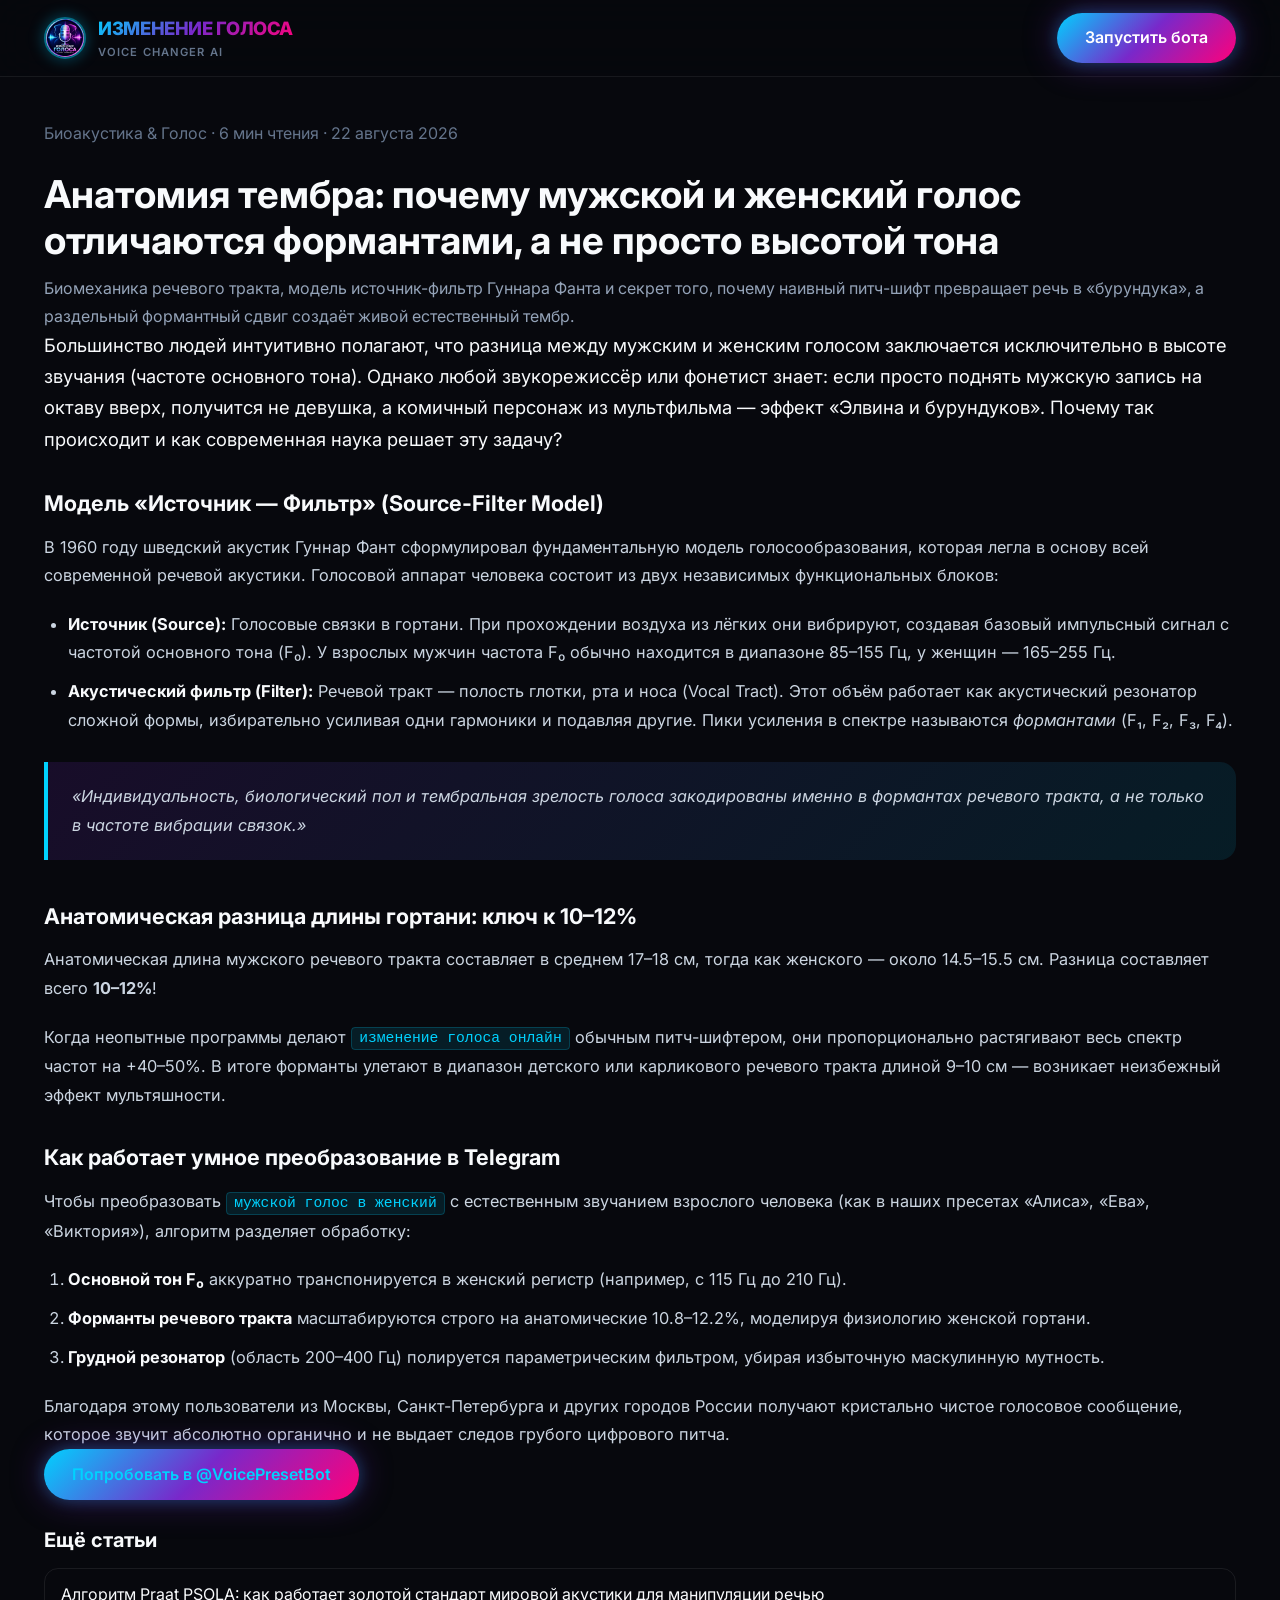
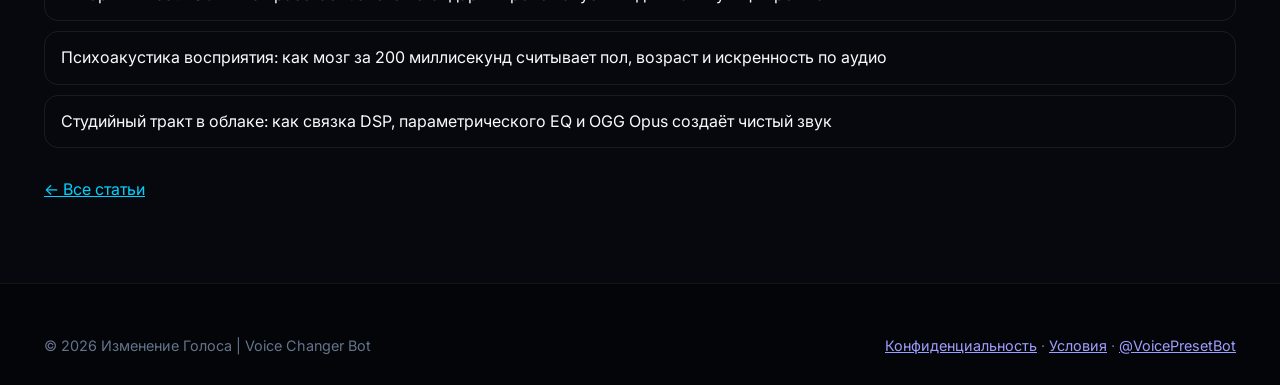
==== articles/anatomy-formants-voice-mechanics/index.html @ 0411772e "fix(seo): static article URLs, robots/sitemap, drop fake rating Co-authored-by: Cursor <cursoragent@" ====
<!DOCTYPE html>
<html lang="ru">
<head>
  <meta charset="UTF-8">
  <meta name="viewport" content="width=device-width, initial-scale=1.0">
  <meta name="theme-color" content="#07080d">
  <title>Анатомия тембра и форманты — Voice Changer</title>
  <meta name="description" content="Биомеханика речевого тракта, модель источник-фильтр Гуннара Фанта и секрет того, почему наивный питч-шифт превращает речь в «бурундука», а раздельный">
  <meta name="robots" content="index, follow, max-image-preview:large">
  <link rel="canonical" href="https://voice.dontseekme.ru/articles/anatomy-formants-voice-mechanics/">
  <meta property="og:type" content="article">
  <meta property="og:site_name" content="Voice Changer">
  <meta property="og:locale" content="ru_RU">
  <meta property="og:url" content="https://voice.dontseekme.ru/articles/anatomy-formants-voice-mechanics/">
  <meta property="og:title" content="Анатомия тембра и форманты — Voice Changer">
  <meta property="og:description" content="Биомеханика речевого тракта, модель источник-фильтр Гуннара Фанта и секрет того, почему наивный питч-шифт превращает речь в «бурундука», а раздельный">
  <meta property="og:image" content="https://voice.dontseekme.ru/assets/og-image.jpg">
  <meta property="og:image:width" content="1200">
  <meta property="og:image:height" content="630">
  <meta name="twitter:card" content="summary_large_image">
  <meta name="twitter:title" content="Анатомия тембра и форманты — Voice Changer">
  <meta name="twitter:description" content="Биомеханика речевого тракта, модель источник-фильтр Гуннара Фанта и секрет того, почему наивный питч-шифт превращает речь в «бурундука», а раздельный">
  <meta name="twitter:image" content="https://voice.dontseekme.ru/assets/og-image.jpg">
  <link rel="icon" type="image/x-icon" href="/assets/favicon/favicon.ico">
  <link rel="icon" type="image/png" sizes="32x32" href="/assets/favicon/favicon-32x32.png">
  <link rel="apple-touch-icon" sizes="192x192" href="/assets/favicon/android-chrome-192x192.png">
  <link rel="preconnect" href="https://fonts.googleapis.com">
  <link rel="preconnect" href="https://fonts.gstatic.com" crossorigin>
  <link href="https://fonts.googleapis.com/css2?family=Inter:wght@400;500;600;700;800&display=swap" rel="stylesheet">
  <link rel="stylesheet" href="/style.css">
  <script type="application/ld+json">{"@context":"https://schema.org","@type":"Article","headline":"Анатомия тембра: почему мужской и женский голос отличаются формантами, а не просто высотой тона","description":"Биомеханика речевого тракта, модель источник-фильтр Гуннара Фанта и секрет того, почему наивный питч-шифт превращает речь в «бурундука», а раздельный формантный сдвиг создаёт живой естественный тембр.","datePublished":"2026-08-22","dateModified":"2026-08-22","inLanguage":"ru","mainEntityOfPage":"https://voice.dontseekme.ru/articles/anatomy-formants-voice-mechanics/","image":"https://voice.dontseekme.ru/assets/og-image.jpg","author":{"@type":"Organization","name":"Voice Changer","url":"https://voice.dontseekme.ru"},"publisher":{"@type":"Organization","name":"Voice Changer","url":"https://voice.dontseekme.ru"}}</script>
</head>
<body>
  <header class="site-header">
    <div class="container header-container">
      <a href="/" class="logo-brand" title="Изменение Голоса — на главную">
        <img src="/assets/logo.webp" alt="Логотип Изменение Голоса Voice Changer" class="logo-img" width="48" height="48">
        <div class="logo-text-group">
          <span class="brand-title gradient-text">ИЗМЕНЕНИЕ ГОЛОСА</span>
          <span class="brand-subtitle">VOICE CHANGER AI</span>
        </div>
      </a>
      <a href="https://t.me/VoicePresetBot?start=landing" class="btn btn-primary header-cta-btn" target="_blank" rel="noopener noreferrer">Запустить бота</a>
    </div>
  </header>
  
  <main class="legal-page article-page">
    <div class="container">
      <p class="legal-lead">Биоакустика &amp; Голос · 6 мин чтения · 22 августа 2026</p>
      <h1>Анатомия тембра: почему мужской и женский голос отличаются формантами, а не просто высотой тона</h1>
      <p class="article-lead">Биомеханика речевого тракта, модель источник-фильтр Гуннара Фанта и секрет того, почему наивный питч-шифт превращает речь в «бурундука», а раздельный формантный сдвиг создаёт живой естественный тембр.</p>
      <div class="modal-article-content">
      <p class="article-lead">
        Большинство людей интуитивно полагают, что разница между мужским и женским голосом заключается исключительно в высоте звучания (частоте основного тона). Однако любой звукорежиссёр или фонетист знает: если просто поднять мужскую запись на октаву вверх, получится не девушка, а комичный персонаж из мультфильма — эффект «Элвина и бурундуков». Почему так происходит и как современная наука решает эту задачу?
      </p>

      <h3>Модель «Источник — Фильтр» (Source-Filter Model)</h3>
      <p>
        В 1960 году шведский акустик Гуннар Фант сформулировал фундаментальную модель голосообразования, которая легла в основу всей современной речевой акустики. Голосовой аппарат человека состоит из двух независимых функциональных блоков:
      </p>
      <ul>
        <li><strong>Источник (Source):</strong> Голосовые связки в гортани. При прохождении воздуха из лёгких они вибрируют, создавая базовый импульсный сигнал с частотой основного тона (F₀). У взрослых мужчин частота F₀ обычно находится в диапазоне 85–155 Гц, у женщин — 165–255 Гц.</li>
        <li><strong>Акустический фильтр (Filter):</strong> Речевой тракт — полость глотки, рта и носа (Vocal Tract). Этот объём работает как акустический резонатор сложной формы, избирательно усиливая одни гармоники и подавляя другие. Пики усиления в спектре называются <em>формантами</em> (F₁, F₂, F₃, F₄).</li>
      </ul>

      <div class="article-quote-box">
        <p>«Индивидуальность, биологический пол и тембральная зрелость голоса закодированы именно в формантах речевого тракта, а не только в частоте вибрации связок.»</p>
      </div>

      <h3>Анатомическая разница длины гортани: ключ к 10–12%</h3>
      <p>
        Анатомическая длина мужского речевого тракта составляет в среднем 17–18 см, тогда как женского — около 14.5–15.5 см. Разница составляет всего <strong>10–12%</strong>! 
      </p>
      <p>
        Когда неопытные программы делают <code>изменение голоса онлайн</code> обычным питч-шифтером, они пропорционально растягивают весь спектр частот на +40–50%. В итоге форманты улетают в диапазон детского или карликового речевого тракта длиной 9–10 см — возникает неизбежный эффект мультяшности.
      </p>

      <h3>Как работает умное преобразование в Telegram</h3>
      <p>
        Чтобы преобразовать <code>мужской голос в женский</code> с естественным звучанием взрослого человека (как в наших пресетах «Алиса», «Ева», «Виктория»), алгоритм разделяет обработку:
      </p>
      <ol>
        <li><strong>Основной тон F₀</strong> аккуратно транспонируется в женский регистр (например, с 115 Гц до 210 Гц).</li>
        <li><strong>Форманты речевого тракта</strong> масштабируются строго на анатомические 10.8–12.2%, моделируя физиологию женской гортани.</li>
        <li><strong>Грудной резонатор</strong> (область 200–400 Гц) полируется параметрическим фильтром, убирая избыточную маскулинную мутность.</li>
      </ol>
      <p>
        Благодаря этому пользователи из Москвы, Санкт-Петербурга и других городов России получают кристально чистое голосовое сообщение, которое звучит абсолютно органично и не выдает следов грубого цифрового питча.
      </p>
    </div>
      <p><a class="btn btn-primary" href="https://t.me/VoicePresetBot?start=article_anatomy-formants-voice-mechanics" target="_blank" rel="noopener noreferrer">Попробовать в @VoicePresetBot</a></p>
      <h2>Ещё статьи</h2>
      <div class="related">
        <a href="/articles/praat-psola-algorithm-acoustics/">Алгоритм Praat PSOLA: как работает золотой стандарт мировой акустики для манипуляции речью</a>
        <a href="/articles/psychoacoustics-voice-perception/">Психоакустика восприятия: как мозг за 200 миллисекунд считывает пол, возраст и искренность по аудио</a>
        <a href="/articles/cloud-audio-dsp-ffmpeg-opus/">Студийный тракт в облаке: как связка DSP, параметрического EQ и OGG Opus создаёт чистый звук</a>
      </div>
      <p><a href="/#articles">← Все статьи</a></p>
    </div>
  </main>
  <footer class="site-footer">
    <div class="container">
      <div class="footer-bottom">
        <p>© 2026 Изменение Голоса | Voice Changer Bot</p>
        <p>
          <a href="/privacy.html">Конфиденциальность</a> ·
          <a href="/terms.html">Условия</a> ·
          <a href="https://t.me/VoicePresetBot?start=landing" target="_blank" rel="noopener noreferrer">@VoicePresetBot</a>
        </p>
      </div>
    </div>
  </footer>
</body>
</html>
---- style.css ----
/* ==========================================================================
   🎙️ Изменение Голоса | Voice Changer — Landing Page Stylesheet
   Cyberpunk Neon Glassmorphism Aesthetic matching the official logo
   ========================================================================== */

:root {
  /* Color Palette */
  --bg-primary: #07080d;
  --bg-secondary: #0d0f18;
  --bg-tertiary: #131624;
  --bg-glass: rgba(19, 22, 36, 0.65);
  --bg-glass-hover: rgba(28, 33, 53, 0.85);

  --text-primary: #f8fafc;
  --text-secondary: #94a3b8;
  --text-muted: #64748b;

  /* Brand Dual-Tone Accents */
  --neon-cyan: #00d2ff;
  --neon-blue: #0072ff;
  --neon-magenta: #ff007a;
  --neon-purple: #9b51e0;
  --neon-violet: #a855f7;

  /* Metallic Accents */
  --silver-light: #f1f5f9;
  --silver-mid: #cbd5e1;
  --silver-dark: #64748b;

  /* Gradients */
  --grad-brand: linear-gradient(135deg, #00d2ff 0%, #7928ca 50%, #ff007a 100%);
  --grad-cyan: linear-gradient(135deg, #00d2ff 0%, #0072ff 100%);
  --grad-magenta: linear-gradient(135deg, #ff007a 0%, #9b51e0 100%);
  --grad-dark-card: linear-gradient(180deg, rgba(25, 30, 48, 0.7) 0%, rgba(13, 15, 24, 0.9) 100%);
  --grad-border: linear-gradient(135deg, rgba(0, 210, 255, 0.4), rgba(255, 0, 122, 0.4));

  /* Glow Shadows */
  --glow-brand: 0 0 35px rgba(121, 40, 202, 0.4), 0 0 15px rgba(0, 210, 255, 0.3);
  --glow-cyan: 0 0 25px rgba(0, 210, 255, 0.4);
  --glow-magenta: 0 0 25px rgba(255, 0, 122, 0.4);
  --glow-card: 0 10px 30px -10px rgba(0, 0, 0, 0.5), 0 0 1px 1px rgba(255, 255, 255, 0.08);

  /* Typography */
  --font-heading: 'Inter', -apple-system, BlinkMacSystemFont, 'Segoe UI', Roboto, sans-serif;
  --font-body: 'Inter', -apple-system, BlinkMacSystemFont, 'Segoe UI', Roboto, sans-serif;

  /* Layout */
  --container-max: 1240px;
  --header-height: 76px;
  --radius-sm: 8px;
  --radius-md: 16px;
  --radius-lg: 24px;
  --radius-full: 9999px;

  /* Transitions */
  --transition-fast: 0.15s ease;
  --transition-smooth: 0.3s cubic-bezier(0.16, 1, 0.3, 1);
}

/* ==========================================================================
   Reset & Base Styles
   ========================================================================== */
*, *::before, *::after {
  box-sizing: border-box;
  margin: 0;
  padding: 0;
}

html {
  scroll-behavior: smooth;
  font-size: 16px;
  color-scheme: dark;
  -webkit-text-size-adjust: 100%;
  overflow-x: hidden;
  max-width: 100vw;
}

body {
  font-family: var(--font-body);
  background-color: var(--bg-primary);
  color: var(--text-primary);
  line-height: 1.6;
  overflow-x: hidden;
  max-width: 100vw;
  position: relative;
  min-height: 100vh;
}

body.menu-open {
  overflow: hidden;
}

body.has-sticky-cta {
  padding-bottom: calc(76px + env(safe-area-inset-bottom, 0px));
}

/* Ambient Background Glow Mesh */
.ambient-glow-left {
  position: fixed;
  top: -10vw;
  left: -15vw;
  width: 55vw;
  height: 55vw;
  background: radial-gradient(circle, rgba(0, 210, 255, 0.12) 0%, rgba(0, 114, 255, 0.05) 50%, transparent 70%);
  filter: blur(80px);
  pointer-events: none;
  z-index: 0;
}

.ambient-glow-right {
  position: fixed;
  top: 20vh;
  right: -15vw;
  width: 55vw;
  height: 55vw;
  background: radial-gradient(circle, rgba(255, 0, 122, 0.12) 0%, rgba(155, 81, 224, 0.06) 50%, transparent 70%);
  filter: blur(90px);
  pointer-events: none;
  z-index: 0;
}

.ambient-glow-center {
  position: absolute;
  top: 140vh;
  left: 25vw;
  width: 50vw;
  height: 50vw;
  background: radial-gradient(circle, rgba(121, 40, 202, 0.08) 0%, transparent 60%);
  filter: blur(100px);
  pointer-events: none;
  z-index: 0;
}

/* Container */
.container {
  width: 100%;
  max-width: var(--container-max);
  margin: 0 auto;
  padding: 0 1.5rem;
  position: relative;
  z-index: 1;
}

/* Typography Helpers */
h1, h2, h3, h4, h5, h6 {
  font-family: var(--font-heading);
  font-weight: 700;
  line-height: 1.2;
  color: var(--text-primary);
}

img {
  max-width: 100%;
  height: auto;
}

.gradient-text {
  background: var(--grad-brand);
  -webkit-background-clip: text;
  -webkit-text-fill-color: transparent;
  display: inline-block;
}

.gradient-text-cyan {
  background: var(--grad-cyan);
  -webkit-background-clip: text;
  -webkit-text-fill-color: transparent;
}

.gradient-text-magenta {
  background: var(--grad-magenta);
  -webkit-background-clip: text;
  -webkit-text-fill-color: transparent;
}

/* ==========================================================================
   Header & Navigation
   ========================================================================== */
.site-header {
  position: fixed;
  top: 0;
  left: 0;
  width: 100%;
  max-width: 100vw;
  z-index: 100;
  backdrop-filter: blur(20px);
  -webkit-backdrop-filter: blur(20px);
  background: rgba(7, 8, 13, 0.85);
  border-bottom: 1px solid rgba(255, 255, 255, 0.07);
  transition: var(--transition-smooth);
}

.header-container {
  display: flex;
  align-items: center;
  justify-content: space-between;
  height: var(--header-height);
  gap: 1.5rem;
  position: relative;
}

.logo-brand {
  display: flex;
  align-items: center;
  gap: 0.75rem;
  text-decoration: none;
  color: inherit;
  flex-shrink: 0;
  min-width: max-content;
}

.logo-img {
  width: 42px;
  height: 42px;
  max-width: 42px;
  border-radius: 50%;
  border: 2px solid rgba(0, 210, 255, 0.5);
  box-shadow: 0 0 15px rgba(0, 210, 255, 0.35);
  object-fit: cover;
  flex-shrink: 0;
  transition: transform 0.3s ease;
}

.logo-img-sm {
  width: 36px;
  height: 36px;
  max-width: 36px;
}

.logo-brand:hover .logo-img {
  transform: scale(1.06) rotate(5deg);
}

.logo-text-group {
  display: flex;
  flex-direction: column;
}

.brand-title {
  font-family: var(--font-heading);
  font-size: 1.15rem;
  font-weight: 800;
  letter-spacing: -0.02em;
  white-space: nowrap;
}

.brand-subtitle {
  font-size: 0.7rem;
  color: var(--text-muted);
  text-transform: uppercase;
  letter-spacing: 0.1em;
  font-weight: 600;
  white-space: nowrap;
}

/* Nav Menu Desktop */
.nav-container {
  display: flex;
  align-items: center;
}

.nav-menu {
  display: flex;
  align-items: center;
  gap: 1.5rem;
  list-style: none;
}

.nav-link {
  color: var(--text-secondary);
  text-decoration: none;
  font-size: 0.95rem;
  font-weight: 500;
  white-space: nowrap;
  transition: color var(--transition-fast);
  position: relative;
}

.nav-link:hover {
  color: var(--text-primary);
}

.nav-link::after {
  content: '';
  position: absolute;
  bottom: -4px;
  left: 0;
  width: 0;
  height: 2px;
  background: var(--grad-brand);
  transition: width 0.25s ease;
  border-radius: 2px;
}

.nav-link:hover::after {
  width: 100%;
}

.mobile-nav-cta {
  display: none;
}

.header-actions {
  display: flex;
  align-items: center;
  gap: 0.85rem;
  flex-shrink: 0;
}

/* Hamburger Button */
.hamburger-btn {
  display: none;
  flex-direction: column;
  justify-content: center;
  align-items: center;
  gap: 5px;
  width: 42px;
  height: 42px;
  background: rgba(255, 255, 255, 0.05);
  border: 1px solid rgba(255, 255, 255, 0.12);
  border-radius: var(--radius-sm);
  cursor: pointer;
  padding: 0;
  transition: all var(--transition-fast);
}

.hamburger-btn:hover {
  background: rgba(255, 255, 255, 0.1);
  border-color: var(--neon-cyan);
}

.hamburger-line {
  width: 20px;
  height: 2px;
  background-color: var(--text-primary);
  border-radius: 2px;
  transition: all 0.3s ease;
}

.hamburger-btn.is-active .hamburger-line:nth-child(1) {
  transform: translateY(7px) rotate(45deg);
  background-color: var(--neon-cyan);
}

.hamburger-btn.is-active .hamburger-line:nth-child(2) {
  opacity: 0;
}

.hamburger-btn.is-active .hamburger-line:nth-child(3) {
  transform: translateY(-7px) rotate(-45deg);
  background-color: var(--neon-cyan);
}

.btn-full {
  width: 100%;
}

/* ==========================================================================
   Buttons & CTA System
   ========================================================================== */
.btn {
  display: inline-flex;
  align-items: center;
  justify-content: center;
  gap: 0.65rem;
  padding: 0.75rem 1.75rem;
  border-radius: 9999px;
  font-family: var(--font-heading);
  font-size: 1rem;
  font-weight: 600;
  text-decoration: none;
  cursor: pointer;
  transition: all var(--transition-smooth);
  border: none;
  outline: none;
  position: relative;
  overflow: hidden;
  max-width: 100%;
  word-break: break-word;
}

.btn-primary {
  background: var(--grad-brand);
  color: #ffffff;
  box-shadow: var(--glow-brand);
  border-radius: 9999px;
}

.btn-primary:hover {
  transform: translateY(-2px);
  box-shadow: 0 0 45px rgba(121, 40, 202, 0.65), 0 0 20px rgba(0, 210, 255, 0.5);
  color: #ffffff;
}

.btn-primary:active {
  transform: translateY(0);
}

.btn-secondary {
  background: rgba(255, 255, 255, 0.05);
  color: var(--text-primary);
  border: 1px solid rgba(255, 255, 255, 0.15);
  backdrop-filter: blur(10px);
  border-radius: 9999px;
  text-decoration: none;
}

.btn-secondary:hover {
  background: rgba(255, 255, 255, 0.1);
  border-color: var(--neon-cyan);
  box-shadow: var(--glow-cyan);
  transform: translateY(-2px);
  color: #ffffff;
}

.btn-large {
  padding: 1rem 2.2rem;
  font-size: 1.12rem;
  font-weight: 700;
  border-radius: 9999px;
}

a.btn, a.btn:hover, a.btn:visited, a.btn:active, a.btn span {
  text-decoration: none !important;
}

.badge-pill {
  display: inline-flex;
  align-items: center;
  gap: 0.5rem;
  padding: 0.4rem 1rem;
  background: rgba(0, 210, 255, 0.1);
  border: 1px solid rgba(0, 210, 255, 0.3);
  border-radius: var(--radius-full);
  color: var(--neon-cyan);
  font-size: 0.85rem;
  font-weight: 600;
  letter-spacing: 0.02em;
  box-shadow: 0 0 15px rgba(0, 210, 255, 0.15);
}

.badge-pulse-dot {
  width: 8px;
  height: 8px;
  background-color: var(--neon-cyan);
  border-radius: 50%;
  box-shadow: 0 0 8px var(--neon-cyan);
  animation: pulseDot 1.8s infinite;
}

@keyframes pulseDot {
  0% { transform: scale(0.9); opacity: 0.8; }
  50% { transform: scale(1.4); opacity: 1; box-shadow: 0 0 12px var(--neon-cyan); }
  100% { transform: scale(0.9); opacity: 0.8; }
}

/* ==========================================================================
   Hero Section
   ========================================================================== */
.hero-section {
  padding-top: 150px;
  padding-bottom: 90px;
  position: relative;
}

.hero-grid {
  display: grid;
  grid-template-columns: 1.1fr 0.9fr;
  gap: 3.5rem;
  align-items: center;
  min-width: 0;
}

.hero-content {
  display: flex;
  flex-direction: column;
  align-items: flex-start;
  gap: 1.5rem;
  min-width: 0;
}

.hero-title {
  font-size: clamp(2.4rem, 4.2vw, 3.8rem);
  font-weight: 800;
  letter-spacing: -0.03em;
  line-height: 1.12;
}

.hero-subtitle {
  font-size: 1.15rem;
  color: var(--text-secondary);
  max-width: 540px;
  line-height: 1.6;
}

.hero-actions {
  display: flex;
  gap: 1rem;
  flex-wrap: wrap;
  width: 100%;
}

.hero-stats-row {
  display: flex;
  gap: 2rem;
  padding-top: 1rem;
  border-top: 1px solid rgba(255, 255, 255, 0.08);
  width: 100%;
}

.stat-item {
  display: flex;
  flex-direction: column;
}

.stat-value {
  font-family: var(--font-heading);
  font-size: 1.7rem;
  font-weight: 800;
  color: var(--text-primary);
}

.stat-label {
  font-size: 0.85rem;
  color: var(--text-muted);
}

/* Hero Visual Showcase */
.hero-visual {
  position: relative;
  display: flex;
  justify-content: center;
  align-items: center;
  width: 100%;
  max-width: 100%;
  min-width: 0;
  overflow: hidden;
}

.hero-card-glow-wrapper {
  position: relative;
  width: 100%;
  max-width: 440px;
  min-width: 0;
  overflow: hidden;
}

.hero-logo-frame {
  position: relative;
  border-radius: 50%;
  padding: 10px;
  background: var(--grad-brand);
  box-shadow: var(--glow-brand);
  animation: floatLogo 5s ease-in-out infinite alternate;
  overflow: hidden;
  aspect-ratio: 1;
  width: 100%;
  max-width: 100%;
}

@keyframes floatLogo {
  0% { transform: translateY(0px) rotate(0deg); }
  100% { transform: translateY(-12px) rotate(1deg); }
}

.hero-logo-img {
  width: 100%;
  height: 100%;
  max-width: 100%;
  border-radius: 50%;
  display: block;
  object-fit: cover;
  box-shadow: inset 0 0 20px rgba(0, 0, 0, 0.8);
}

.hero-floating-badge {
  position: absolute;
  backdrop-filter: blur(14px);
  -webkit-backdrop-filter: blur(14px);
  background: rgba(19, 22, 36, 0.85);
  border: 1px solid rgba(255, 255, 255, 0.15);
  padding: 0.75rem 1.2rem;
  border-radius: var(--radius-md);
  box-shadow: 0 10px 25px rgba(0, 0, 0, 0.5);
  display: flex;
  align-items: center;
  gap: 0.75rem;
  font-size: 0.85rem;
  font-weight: 600;
  z-index: 2;
  animation: floatBadge 4s ease-in-out infinite alternate;
}

.hero-floating-badge.badge-top-right {
  top: 10px;
  right: -20px;
  border-color: rgba(255, 0, 122, 0.4);
  box-shadow: 0 0 20px rgba(255, 0, 122, 0.25);
}

.hero-floating-badge.badge-bottom-left {
  bottom: 10px;
  left: -20px;
  border-color: rgba(0, 210, 255, 0.4);
  box-shadow: 0 0 20px rgba(0, 210, 255, 0.25);
  animation-delay: 1.5s;
}

@keyframes floatBadge {
  0% { transform: translateY(0px); }
  100% { transform: translateY(-8px); }
}

/* ==========================================================================
   Interactive Voice Showcase (Audio Demo Player)
   ========================================================================== */
.section {
  padding: 100px 0;
  position: relative;
}

.section-header {
  text-align: center;
  max-width: 720px;
  margin: 0 auto 3.5rem auto;
}

.section-tag {
  display: inline-block;
  font-size: 0.85rem;
  font-weight: 700;
  text-transform: uppercase;
  letter-spacing: 0.12em;
  margin-bottom: 0.75rem;
}

.section-title {
  font-size: clamp(2rem, 3.2vw, 2.8rem);
  font-weight: 800;
  letter-spacing: -0.02em;
  margin-bottom: 1rem;
}

.section-desc {
  font-size: 1.1rem;
  color: var(--text-secondary);
}

/* Tabs */
.tabs-container {
  display: flex;
  justify-content: center;
  gap: 0.75rem;
  margin-bottom: 2.5rem;
  flex-wrap: wrap;
}

.tab-btn {
  background: var(--bg-tertiary);
  border: 1px solid rgba(255, 255, 255, 0.08);
  color: var(--text-secondary);
  padding: 0.65rem 1.4rem;
  border-radius: var(--radius-full);
  font-family: var(--font-heading);
  font-size: 0.95rem;
  font-weight: 600;
  cursor: pointer;
  transition: all var(--transition-fast);
}

.tab-btn:hover {
  color: var(--text-primary);
  border-color: rgba(255, 255, 255, 0.2);
}

.tab-btn.active {
  background: var(--grad-brand);
  color: #ffffff;
  border-color: transparent;
  box-shadow: 0 0 20px rgba(121, 40, 202, 0.4);
}

/* Voice Preset Grid & Showcase Collapsible Wrapper */
.voices-showcase-wrapper {
  position: relative;
}

.preset-grid {
  display: grid;
  grid-template-columns: repeat(auto-fill, minmax(280px, 1fr));
  gap: 1.5rem;
  position: relative;
}

.voices-grid-fade {
  position: absolute;
  bottom: 60px;
  left: 0;
  right: 0;
  height: 140px;
  background: linear-gradient(to bottom, rgba(7, 8, 13, 0) 0%, rgba(7, 8, 13, 0.95) 100%);
  pointer-events: none;
  z-index: 4;
}

.voices-expand-wrapper {
  display: flex;
  justify-content: center;
  margin-top: 2.2rem;
  position: relative;
  z-index: 5;
}

.voices-expand-btn {
  display: inline-flex;
  align-items: center;
  gap: 0.85rem;
  padding: 0.95rem 2.2rem;
  font-family: var(--font-heading);
  font-size: 1.05rem;
  font-weight: 700;
  background: rgba(19, 22, 36, 0.9);
  backdrop-filter: blur(16px);
  -webkit-backdrop-filter: blur(16px);
  border: 1px solid rgba(0, 210, 255, 0.4);
  color: var(--text-primary);
  border-radius: var(--radius-full);
  box-shadow: 0 10px 30px rgba(0, 0, 0, 0.6), 0 0 25px rgba(0, 210, 255, 0.18);
  cursor: pointer;
  transition: all var(--transition-smooth);
}

.voices-expand-btn:hover {
  background: var(--grad-brand);
  border-color: transparent;
  box-shadow: var(--glow-brand);
  transform: translateY(-3px);
  color: #ffffff;
}

.voices-expand-btn:active {
  transform: translateY(-1px);
}

.expand-btn-icon {
  display: inline-flex;
  transition: transform var(--transition-smooth);
}

.preset-card {
  background: var(--grad-dark-card);
  border: 1px solid rgba(255, 255, 255, 0.08);
  border-radius: var(--radius-lg);
  padding: 1.5rem;
  position: relative;
  display: flex;
  flex-direction: column;
  justify-content: space-between;
  gap: 1.25rem;
  transition: all var(--transition-smooth);
  backdrop-filter: blur(12px);
  cursor: pointer;
  overflow: hidden;
}

.preset-card::before {
  content: '';
  position: absolute;
  top: 0;
  left: 0;
  right: 0;
  height: 3px;
  background: var(--grad-brand);
  opacity: 0;
  transition: opacity var(--transition-fast);
}

.preset-card:hover {
  transform: translateY(-5px);
  border-color: rgba(0, 210, 255, 0.3);
  box-shadow: var(--glow-card), 0 0 25px rgba(0, 210, 255, 0.15);
}

.preset-card:hover::before {
  opacity: 1;
}

.preset-card.is-playing {
  border-color: var(--neon-magenta);
  box-shadow: 0 0 30px rgba(255, 0, 122, 0.3);
}

.preset-card.is-playing::before {
  opacity: 1;
  background: var(--grad-magenta);
}

.preset-top {
  display: flex;
  align-items: center;
  justify-content: space-between;
}

.preset-avatar-name {
  display: flex;
  align-items: center;
  gap: 0.85rem;
}

.preset-emoji-badge {
  width: 46px;
  height: 46px;
  border-radius: var(--radius-md);
  background: rgba(255, 255, 255, 0.05);
  display: flex;
  align-items: center;
  justify-content: center;
  font-size: 1.5rem;
  border: 1px solid rgba(255, 255, 255, 0.1);
}

.preset-meta h4 {
  font-size: 1.15rem;
  margin-bottom: 0.2rem;
}

.preset-category-tag {
  font-size: 0.75rem;
  color: var(--text-muted);
  text-transform: uppercase;
  letter-spacing: 0.05em;
  font-weight: 600;
}

.preset-desc {
  font-size: 0.9rem;
  color: var(--text-secondary);
  line-height: 1.5;
}

.preset-audio-control {
  display: flex;
  align-items: center;
  justify-content: space-between;
  background: rgba(0, 0, 0, 0.3);
  padding: 0.65rem 1rem;
  border-radius: var(--radius-md);
  border: 1px solid rgba(255, 255, 255, 0.05);
}

.play-demo-btn {
  background: var(--grad-cyan);
  color: #ffffff;
  border: none;
  width: 38px;
  height: 38px;
  border-radius: 50%;
  display: flex;
  align-items: center;
  justify-content: center;
  cursor: pointer;
  transition: transform var(--transition-fast);
  box-shadow: 0 0 15px rgba(0, 210, 255, 0.35);
}

.preset-card.is-playing .play-demo-btn {
  background: var(--grad-magenta);
  box-shadow: 0 0 15px rgba(255, 0, 122, 0.45);
}

.play-demo-btn:hover {
  transform: scale(1.1);
}

.soundwave-bars {
  display: flex;
  align-items: center;
  gap: 3px;
  height: 22px;
}

.wave-bar {
  width: 3px;
  height: 6px;
  background: var(--text-muted);
  border-radius: 2px;
  transition: height 0.15s ease, background 0.15s ease;
}

.preset-card.is-playing .wave-bar {
  background: var(--neon-cyan);
  animation: wavePulse 1s ease-in-out infinite alternate;
}

.preset-card.is-playing .wave-bar:nth-child(2) { animation-delay: 0.15s; background: var(--neon-blue); }
.preset-card.is-playing .wave-bar:nth-child(3) { animation-delay: 0.3s; background: var(--neon-purple); }
.preset-card.is-playing .wave-bar:nth-child(4) { animation-delay: 0.45s; background: var(--neon-magenta); }
.preset-card.is-playing .wave-bar:nth-child(5) { animation-delay: 0.2s; background: var(--neon-cyan); }
.preset-card.is-playing .wave-bar:nth-child(6) { animation-delay: 0.35s; background: var(--neon-violet); }

@keyframes wavePulse {
  0% { height: 4px; }
  100% { height: 22px; }
}

/* ==========================================================================
   Before / After Interactive Comparison Widget
   ========================================================================== */
.comparison-container {
  background: var(--grad-dark-card);
  border: 1px solid rgba(0, 210, 255, 0.25);
  border-radius: var(--radius-lg);
  padding: 2.5rem;
  box-shadow: 0 20px 40px rgba(0, 0, 0, 0.6), var(--glow-brand);
  display: grid;
  grid-template-columns: 1fr 1fr;
  gap: 2.5rem;
  align-items: center;
  margin-top: 3rem;
  min-width: 0;
  max-width: 100%;
}

.comparison-info {
  min-width: 0;
}

.comparison-info h3 {
  font-size: 1.8rem;
  margin-bottom: 1rem;
}

.comparison-info p {
  color: var(--text-secondary);
  margin-bottom: 1.5rem;
}

.comparison-toggle-box {
  display: flex;
  background: rgba(0, 0, 0, 0.5);
  border-radius: var(--radius-full);
  padding: 5px;
  border: 1px solid rgba(255, 255, 255, 0.1);
  margin-bottom: 1.5rem;
  width: fit-content;
  max-width: 100%;
}

.toggle-switch-btn {
  padding: 0.6rem 1.5rem;
  border-radius: var(--radius-full);
  border: none;
  background: transparent;
  color: var(--text-secondary);
  font-family: var(--font-heading);
  font-weight: 600;
  cursor: pointer;
  transition: all var(--transition-fast);
  max-width: 100%;
}

.toggle-switch-btn.active {
  background: var(--grad-brand);
  color: #ffffff;
  box-shadow: 0 0 15px rgba(121, 40, 202, 0.4);
}

.visualizer-canvas-box {
  background: rgba(0, 0, 0, 0.6);
  border-radius: var(--radius-md);
  padding: 1.5rem;
  border: 1px solid rgba(255, 255, 255, 0.08);
  display: flex;
  flex-direction: column;
  align-items: center;
  gap: 1rem;
  width: 100%;
  max-width: 100%;
  min-width: 0;
  overflow: hidden;
}

#waveformCanvas {
  width: 100%;
  max-width: 100%;
  height: 90px;
  display: block;
}

.visualizer-caption {
  font-size: 0.85rem;
  color: var(--text-muted);
  text-align: center;
  line-height: 1.45;
}

/* ==========================================================================
   Technology & Acoustic Science (Praat PSOLA)
   ========================================================================== */
.tech-section {
  background: linear-gradient(180deg, var(--bg-primary) 0%, var(--bg-secondary) 50%, var(--bg-primary) 100%);
}

.tech-grid {
  display: grid;
  grid-template-columns: 1fr 1fr;
  gap: 3rem;
  align-items: center;
}

.tech-card-wrapper {
  display: flex;
  flex-direction: column;
  gap: 1.25rem;
}

.tech-feature-card {
  background: var(--bg-glass);
  border: 1px solid rgba(255, 255, 255, 0.08);
  border-radius: var(--radius-md);
  padding: 1.4rem;
  display: flex;
  gap: 1.25rem;
  transition: transform var(--transition-fast);
}

.tech-feature-card:hover {
  transform: translateX(6px);
  border-color: rgba(255, 0, 122, 0.3);
}

.tech-icon-box {
  width: 48px;
  height: 48px;
  border-radius: var(--radius-md);
  background: rgba(255, 0, 122, 0.1);
  border: 1px solid rgba(255, 0, 122, 0.3);
  display: flex;
  align-items: center;
  justify-content: center;
  font-size: 1.4rem;
  flex-shrink: 0;
}

.tech-feature-content h4 {
  font-size: 1.1rem;
  margin-bottom: 0.3rem;
}

.tech-feature-content p {
  font-size: 0.9rem;
  color: var(--text-secondary);
}

.vs-comparison-table {
  background: var(--grad-dark-card);
  border: 1px solid rgba(255, 255, 255, 0.1);
  border-radius: var(--radius-lg);
  padding: 2rem;
  box-shadow: var(--glow-card);
}

.vs-header {
  display: grid;
  grid-template-columns: 1fr 1fr;
  gap: 1.5rem;
  margin-bottom: 1.5rem;
  padding-bottom: 1rem;
  border-bottom: 1px solid rgba(255, 255, 255, 0.1);
}

.vs-col-title {
  font-size: 1.15rem;
  font-weight: 700;
  text-align: center;
}

.vs-row {
  display: grid;
  grid-template-columns: 1fr 1fr;
  gap: 1.5rem;
  padding: 0.9rem 0;
  border-bottom: 1px solid rgba(255, 255, 255, 0.05);
  font-size: 0.95rem;
}

.vs-bad {
  color: #f87171;
  display: flex;
  align-items: center;
  gap: 0.5rem;
}

.vs-good {
  color: #4ade80;
  display: flex;
  align-items: center;
  gap: 0.5rem;
  font-weight: 600;
}

/* ==========================================================================
   How It Works (3 Steps)
   ========================================================================== */
.steps-grid {
  display: grid;
  grid-template-columns: repeat(3, 1fr);
  gap: 2rem;
  position: relative;
}

.step-card {
  background: var(--bg-glass);
  border: 1px solid rgba(255, 255, 255, 0.08);
  border-radius: var(--radius-lg);
  padding: 2.2rem 1.8rem;
  position: relative;
  transition: transform var(--transition-smooth), border-color var(--transition-smooth);
}

.step-card:hover {
  transform: translateY(-6px);
  border-color: var(--neon-cyan);
  box-shadow: var(--glow-cyan);
}

.step-number {
  position: absolute;
  top: -15px;
  left: 25px;
  width: 38px;
  height: 38px;
  background: var(--grad-brand);
  color: #ffffff;
  border-radius: 50%;
  display: flex;
  align-items: center;
  justify-content: center;
  font-family: var(--font-heading);
  font-weight: 800;
  font-size: 1.1rem;
  box-shadow: 0 0 15px rgba(121, 40, 202, 0.5);
}

.step-icon-wrap {
  font-size: 2.5rem;
  margin-bottom: 1.2rem;
  margin-top: 0.5rem;
}

.step-card h3 {
  font-size: 1.3rem;
  margin-bottom: 0.75rem;
}

.step-card p {
  color: var(--text-secondary);
  font-size: 0.95rem;
  line-height: 1.6;
}

/* ==========================================================================
   Pricing Section
   ========================================================================== */
.pricing-grid {
  display: grid;
  grid-template-columns: repeat(3, 1fr);
  gap: 2rem;
  max-width: 1180px;
  margin: 0 auto;
  align-items: stretch;
}

.price-card {
  background: var(--grad-dark-card);
  border: 1px solid rgba(255, 255, 255, 0.1);
  border-radius: var(--radius-lg);
  padding: 2.5rem;
  display: flex;
  flex-direction: column;
  justify-content: space-between;
  gap: 1.75rem;
  position: relative;
  transition: transform var(--transition-smooth);
}

.price-card.featured {
  background: linear-gradient(180deg, rgba(32, 24, 56, 0.9) 0%, rgba(13, 15, 24, 0.95) 100%);
  border-color: rgba(255, 0, 122, 0.4);
  box-shadow: 0 0 40px rgba(121, 40, 202, 0.35);
  transform: scale(1.04);
}

.price-card.featured:hover {
  transform: scale(1.06);
}

.price-header {
  border-bottom: 1px solid rgba(255, 255, 255, 0.08);
  padding-bottom: 1.5rem;
}

.price-amount {
  font-family: var(--font-heading);
  font-size: 3rem;
  font-weight: 800;
  color: var(--text-primary);
  margin: 0.5rem 0;
}

.price-period {
  font-size: 1rem;
  color: var(--text-muted);
  font-weight: 500;
}

.price-features {
  list-style: none;
  display: flex;
  flex-direction: column;
  gap: 0.85rem;
}

.price-features li {
  display: flex;
  align-items: center;
  gap: 0.65rem;
  font-size: 0.95rem;
  color: var(--text-secondary);
}

.price-features li.active {
  color: var(--text-primary);
  font-weight: 500;
}

.feature-check {
  color: #4ade80;
  font-size: 1.1rem;
}

.payment-methods-strip {
  display: flex;
  align-items: center;
  gap: 0.75rem;
  font-size: 0.85rem;
  color: var(--text-muted);
  justify-content: center;
  padding-top: 0.5rem;
}

/* ==========================================================================
   FAQ Section
   ========================================================================== */
.faq-list {
  max-width: 820px;
  margin: 0 auto;
  display: flex;
  flex-direction: column;
  gap: 1rem;
}

.faq-item {
  background: var(--bg-glass);
  border: 1px solid rgba(255, 255, 255, 0.08);
  border-radius: var(--radius-md);
  overflow: hidden;
  transition: border-color var(--transition-fast);
}

.faq-item:hover {
  border-color: rgba(255, 255, 255, 0.2);
}

.faq-item.active {
  border-color: var(--neon-cyan);
  box-shadow: 0 0 20px rgba(0, 210, 255, 0.15);
}

.faq-question {
  padding: 1.3rem 1.7rem;
  display: flex;
  align-items: center;
  justify-content: space-between;
  cursor: pointer;
  user-select: none;
  font-family: var(--font-heading);
  font-size: 1.15rem;
  font-weight: 600;
}

.faq-chevron {
  transition: transform var(--transition-fast);
  color: var(--text-muted);
}

.faq-item.active .faq-chevron {
  transform: rotate(180deg);
  color: var(--neon-cyan);
}

.faq-answer {
  max-height: 0;
  overflow: hidden;
  transition: max-height 0.35s cubic-bezier(0.16, 1, 0.3, 1);
  background: rgba(0, 0, 0, 0.2);
}

.faq-answer-inner {
  padding: 0 1.7rem 1.4rem 1.7rem;
  color: var(--text-secondary);
  font-size: 0.98rem;
  line-height: 1.65;
}

/* ==========================================================================
   GEO / AI Knowledge Matrix Block (SEO / Perplexity / Yandex Neuro)
   ========================================================================== */
.geo-knowledge-section {
  background: rgba(13, 15, 24, 0.85);
  border-top: 1px solid rgba(255, 255, 255, 0.08);
  border-bottom: 1px solid rgba(255, 255, 255, 0.08);
  padding: 70px 0;
}

.geo-content-box {
  background: rgba(7, 8, 13, 0.6);
  border-radius: var(--radius-lg);
  padding: 2.5rem;
  border: 1px solid rgba(255, 255, 255, 0.06);
}

.geo-content-box h3 {
  font-size: 1.5rem;
  margin-bottom: 1rem;
}

.geo-content-box p {
  color: var(--text-secondary);
  font-size: 0.95rem;
  margin-bottom: 1rem;
  line-height: 1.65;
}

.geo-tags-cloud {
  display: flex;
  flex-wrap: wrap;
  gap: 0.5rem;
  margin-top: 1.5rem;
}

.geo-tag {
  background: rgba(255, 255, 255, 0.04);
  border: 1px solid rgba(255, 255, 255, 0.08);
  padding: 0.35rem 0.85rem;
  border-radius: var(--radius-full);
  font-size: 0.8rem;
  color: var(--text-muted);
}

/* ==========================================================================
   Legal & Safety Section Styles
   ========================================================================== */
.safety-grid {
  display: flex;
  flex-direction: column;
  gap: 2rem;
  max-width: 960px;
  margin: 0 auto;
}

.safety-card {
  background: var(--grad-dark-card);
  border: 1px solid rgba(245, 158, 11, 0.25);
  border-radius: var(--radius-lg);
  padding: 2.2rem;
  box-shadow: 0 10px 30px rgba(0, 0, 0, 0.5);
}

.safety-badge-warning {
  display: inline-flex;
  align-items: center;
  gap: 0.6rem;
  background: rgba(245, 158, 11, 0.12);
  border: 1px solid rgba(245, 158, 11, 0.35);
  color: #fbbf24;
  padding: 0.4rem 1rem;
  border-radius: var(--radius-full);
  font-size: 0.85rem;
  font-weight: 700;
  margin-bottom: 1.2rem;
}

.main-warning-card h3 {
  font-size: 1.5rem;
  margin-bottom: 1rem;
  color: var(--text-primary);
}

.main-warning-card p {
  color: var(--text-secondary);
  font-size: 0.98rem;
  line-height: 1.65;
  margin-bottom: 0.85rem;
}

.safety-columns-grid {
  display: grid;
  grid-template-columns: 1fr 1fr;
  gap: 1.5rem;
}

.safety-box {
  background: var(--bg-glass);
  border-radius: var(--radius-md);
  padding: 1.8rem;
  display: flex;
  flex-direction: column;
  gap: 1rem;
}

.safety-box.allowed-box {
  border: 1px solid rgba(74, 222, 128, 0.3);
  box-shadow: 0 0 25px rgba(74, 222, 128, 0.08);
}

.safety-box.prohibited-box {
  border: 1px solid rgba(248, 113, 113, 0.35);
  box-shadow: 0 0 25px rgba(248, 113, 113, 0.1);
}

.safety-box-header {
  display: flex;
  align-items: center;
  gap: 0.75rem;
}

.safety-box-header h4 {
  font-size: 1.1rem;
}

.safety-box.allowed-box h4 {
  color: #4ade80;
}

.safety-box.prohibited-box h4 {
  color: #f87171;
}

.safety-list {
  list-style: none;
  display: flex;
  flex-direction: column;
  gap: 0.85rem;
  font-size: 0.92rem;
  color: var(--text-secondary);
  line-height: 1.55;
}

.safety-list li {
  position: relative;
  padding-left: 1.4rem;
}

.allowed-box .safety-list li::before {
  content: '✓';
  position: absolute;
  left: 0;
  color: #4ade80;
  font-weight: bold;
}

.prohibited-box .safety-list li::before {
  content: '✕';
  position: absolute;
  left: 0;
  color: #f87171;
  font-weight: bold;
}

.safety-table-card {
  background: var(--bg-glass);
  border: 1px solid rgba(255, 255, 255, 0.08);
  border-radius: var(--radius-lg);
  padding: 2rem;
}

.safety-table-card h4 {
  font-size: 1.2rem;
  margin-bottom: 1.25rem;
}

.safety-table-wrap {
  width: 100%;
  max-width: 100%;
  overflow-x: auto;
  -webkit-overflow-scrolling: touch;
  margin-bottom: 1.25rem;
}

.safety-table {
  width: 100%;
  min-width: 480px;
  border-collapse: collapse;
  text-align: left;
  font-size: 0.92rem;
}

.safety-table th {
  background: rgba(255, 255, 255, 0.05);
  padding: 0.9rem 1.1rem;
  color: var(--text-primary);
  font-weight: 700;
  border-bottom: 1px solid rgba(255, 255, 255, 0.1);
}

.safety-table td {
  padding: 0.9rem 1.1rem;
  border-bottom: 1px solid rgba(255, 255, 255, 0.05);
  color: var(--text-secondary);
}

.status-good {
  color: #4ade80;
  font-weight: 600;
}

.status-bad {
  color: #f87171;
  font-weight: 600;
}

.risk-low {
  display: inline-block;
  padding: 0.2rem 0.6rem;
  background: rgba(74, 222, 128, 0.15);
  color: #4ade80;
  border-radius: 4px;
  font-weight: 600;
  font-size: 0.8rem;
}

.risk-high {
  display: inline-block;
  padding: 0.2rem 0.6rem;
  background: rgba(248, 113, 113, 0.15);
  color: #f87171;
  border-radius: 4px;
  font-weight: 600;
  font-size: 0.8rem;
}

.safety-disclaimer-sub {
  font-size: 0.85rem;
  color: var(--text-muted);
  line-height: 1.5;
}

@media (max-width: 768px) {
  .safety-columns-grid {
    grid-template-columns: 1fr;
  }
  .safety-card {
    padding: 1.5rem;
  }
}

/* ==========================================================================
   Scientific & Educational Articles Section
   ========================================================================== */
.articles-section {
  padding: 100px 0;
  position: relative;
}

.articles-grid {
  display: grid;
  grid-template-columns: repeat(auto-fill, minmax(340px, 1fr));
  gap: 1.8rem;
}

a.article-card {
  text-decoration: none;
  color: inherit;
}

.article-card {
  background: var(--grad-dark-card);
  border: 1px solid rgba(255, 255, 255, 0.08);
  border-radius: var(--radius-lg);
  padding: 2rem 1.8rem;
  display: flex;
  flex-direction: column;
  justify-content: space-between;
  gap: 1.25rem;
  transition: transform var(--transition-smooth), border-color var(--transition-smooth), box-shadow var(--transition-smooth);
  backdrop-filter: blur(12px);
  cursor: pointer;
  position: relative;
  overflow: hidden;
}

.article-card::before {
  content: '';
  position: absolute;
  top: 0;
  left: 0;
  right: 0;
  height: 3px;
  background: var(--grad-brand);
  opacity: 0;
  transition: opacity var(--transition-fast);
}

.article-card:hover {
  transform: translateY(-6px);
  border-color: rgba(0, 210, 255, 0.35);
  box-shadow: 0 15px 35px rgba(0, 0, 0, 0.45), 0 0 25px rgba(0, 210, 255, 0.12);
}

.article-card:hover::before {
  opacity: 1;
}

.article-card-header {
  display: flex;
  align-items: center;
  justify-content: space-between;
  gap: 0.75rem;
}

.article-badge {
  display: inline-flex;
  align-items: center;
  gap: 0.4rem;
  padding: 0.35rem 0.85rem;
  border-radius: var(--radius-full);
  font-size: 0.78rem;
  font-weight: 700;
  color: #ffffff;
  box-shadow: 0 0 12px rgba(0, 0, 0, 0.3);
}

.article-read-time {
  font-size: 0.8rem;
  color: var(--text-muted);
  font-weight: 500;
}

.article-card-title {
  font-family: var(--font-heading);
  font-size: 1.25rem;
  font-weight: 700;
  line-height: 1.4;
  color: var(--text-primary);
}

.article-card-desc {
  color: var(--text-secondary);
  font-size: 0.92rem;
  line-height: 1.6;
  flex: 1;
}

.article-card-footer {
  display: flex;
  align-items: center;
  justify-content: space-between;
  padding-top: 1rem;
  border-top: 1px solid rgba(255, 255, 255, 0.06);
}

.article-date {
  font-size: 0.82rem;
  color: var(--text-muted);
}

.btn-read-article {
  background: transparent;
  border: none;
  color: var(--neon-cyan);
  font-family: var(--font-heading);
  font-size: 0.9rem;
  font-weight: 700;
  display: inline-flex;
  align-items: center;
  gap: 0.4rem;
  cursor: pointer;
  transition: gap var(--transition-fast), color var(--transition-fast);
}

.btn-read-article:hover {
  color: var(--text-primary);
  gap: 0.65rem;
}

/* ==========================================================================
   Article Reading Modal Box
   ========================================================================== */
body.modal-open {
  overflow: hidden;
}

.article-modal {
  position: fixed;
  inset: 0;
  z-index: 9999;
  display: flex;
  align-items: center;
  justify-content: center;
  padding: 1.5rem;
  opacity: 0;
  visibility: hidden;
  transition: opacity var(--transition-smooth), visibility var(--transition-smooth);
}

.article-modal.is-open {
  opacity: 1;
  visibility: visible;
}

.article-modal-backdrop {
  position: absolute;
  inset: 0;
  background: rgba(4, 5, 10, 0.85);
  backdrop-filter: blur(16px);
  -webkit-backdrop-filter: blur(16px);
}

.article-modal-container {
  position: relative;
  background: #0d0f18;
  border: 1px solid rgba(0, 210, 255, 0.3);
  border-radius: var(--radius-lg);
  max-width: 820px;
  width: 100%;
  max-height: 90vh;
  display: flex;
  flex-direction: column;
  box-shadow: 0 25px 60px rgba(0, 0, 0, 0.8), var(--glow-brand);
  z-index: 10;
  animation: modalPopIn 0.3s cubic-bezier(0.16, 1, 0.3, 1);
  overflow: hidden;
}

@keyframes modalPopIn {
  from {
    transform: scale(0.94) translateY(20px);
    opacity: 0;
  }
  to {
    transform: scale(1) translateY(0);
    opacity: 1;
  }
}

.article-modal-close {
  position: absolute;
  top: 1.2rem;
  right: 1.2rem;
  width: 40px;
  height: 40px;
  background: rgba(255, 255, 255, 0.08);
  border: 1px solid rgba(255, 255, 255, 0.15);
  border-radius: 50%;
  color: var(--text-secondary);
  font-size: 1.2rem;
  cursor: pointer;
  display: flex;
  align-items: center;
  justify-content: center;
  z-index: 20;
  transition: all var(--transition-fast);
}

.article-modal-close:hover {
  background: var(--neon-magenta);
  border-color: var(--neon-magenta);
  color: #ffffff;
  transform: rotate(90deg);
}

.article-modal-body {
  padding: 3rem 2.8rem;
  overflow-y: auto;
  -webkit-overflow-scrolling: touch;
}

.modal-article-header {
  margin-bottom: 2rem;
  padding-bottom: 1.5rem;
  border-bottom: 1px solid rgba(255, 255, 255, 0.08);
}

.modal-article-meta {
  display: flex;
  align-items: center;
  gap: 1rem;
  flex-wrap: wrap;
  margin-bottom: 1rem;
  font-size: 0.85rem;
  color: var(--text-muted);
}

.modal-article-title {
  font-family: var(--font-heading);
  font-size: clamp(1.6rem, 2.8vw, 2.2rem);
  font-weight: 800;
  line-height: 1.3;
  color: var(--text-primary);
}

.modal-article-content {
  font-size: 1.02rem;
  line-height: 1.75;
  color: var(--text-secondary);
  display: flex;
  flex-direction: column;
  gap: 1.25rem;
}

.modal-article-content .article-lead {
  font-size: 1.15rem;
  color: var(--text-primary);
  line-height: 1.7;
  font-weight: 400;
}

.modal-article-content h3 {
  font-family: var(--font-heading);
  font-size: 1.35rem;
  font-weight: 700;
  color: var(--text-primary);
  margin-top: 1rem;
  margin-bottom: -0.25rem;
}

.modal-article-content p {
  color: #cbd5e1;
}

.modal-article-content code {
  background: rgba(0, 210, 255, 0.1);
  color: var(--neon-cyan);
  padding: 0.15rem 0.45rem;
  border-radius: 4px;
  font-family: monospace;
  font-size: 0.9em;
  border: 1px solid rgba(0, 210, 255, 0.2);
}

.modal-article-content ul,
.modal-article-content ol {
  padding-left: 1.5rem;
  display: flex;
  flex-direction: column;
  gap: 0.65rem;
  color: #cbd5e1;
}

.modal-article-content li strong {
  color: var(--text-primary);
}

.article-quote-box {
  background: linear-gradient(135deg, rgba(121, 40, 202, 0.15), rgba(0, 210, 255, 0.1));
  border-left: 4px solid var(--neon-cyan);
  padding: 1.25rem 1.5rem;
  border-radius: 0 var(--radius-md) var(--radius-md) 0;
  font-style: italic;
  color: #f1f5f9;
  margin: 0.5rem 0;
}

.article-table {
  width: 100%;
  border-collapse: collapse;
  margin: 1rem 0;
  font-size: 0.95rem;
}

.article-table th {
  background: rgba(255, 255, 255, 0.08);
  padding: 0.85rem 1rem;
  text-align: left;
  color: var(--text-primary);
  font-weight: 700;
  border-bottom: 1px solid rgba(255, 255, 255, 0.15);
}

.article-table td {
  padding: 0.85rem 1rem;
  border-bottom: 1px solid rgba(255, 255, 255, 0.06);
  color: var(--text-secondary);
}

.article-table tr:hover td {
  background: rgba(255, 255, 255, 0.03);
}

.modal-article-tags {
  display: flex;
  flex-wrap: wrap;
  gap: 0.5rem;
  margin-top: 1.5rem;
  padding-top: 1.25rem;
  border-top: 1px solid rgba(255, 255, 255, 0.06);
}

.article-kw-tag {
  font-size: 0.8rem;
  color: var(--neon-cyan);
  background: rgba(0, 210, 255, 0.06);
  padding: 0.25rem 0.65rem;
  border-radius: var(--radius-full);
  border: 1px solid rgba(0, 210, 255, 0.15);
}

.modal-article-cta-box {
  margin-top: 2rem;
  background: linear-gradient(135deg, rgba(25, 30, 52, 0.9) 0%, rgba(13, 16, 28, 0.95) 100%);
  border: 1px solid rgba(255, 0, 122, 0.35);
  border-radius: var(--radius-md);
  padding: 1.8rem;
  display: flex;
  align-items: center;
  justify-content: space-between;
  gap: 1.5rem;
  box-shadow: 0 10px 30px rgba(0, 0, 0, 0.4), 0 0 20px rgba(255, 0, 122, 0.15);
}

.modal-cta-text h4 {
  font-family: var(--font-heading);
  font-size: 1.15rem;
  color: var(--text-primary);
  margin-bottom: 0.35rem;
}

.modal-cta-text p {
  font-size: 0.9rem;
  color: var(--text-secondary);
}

@media (max-width: 768px) {
  .articles-grid {
    grid-template-columns: 1fr;
  }

  .article-modal {
    padding: 0.75rem;
  }

  .article-modal-body {
    padding: 2rem 1.4rem;
  }

  .modal-article-cta-box {
    flex-direction: column;
    align-items: flex-start;
  }

  .modal-article-cta-box .btn {
    width: 100%;
    justify-content: center;
  }
}

/* ==========================================================================
   Ecosystem Partner Block (Body Metrics)
   ========================================================================== */
.partner-bot-section {
  padding: 40px 0 20px 0;
}

.partner-bot-card {
  background: linear-gradient(135deg, rgba(20, 25, 45, 0.7) 0%, rgba(13, 16, 28, 0.85) 100%);
  border: 1px solid rgba(0, 210, 255, 0.25);
  border-radius: var(--radius-lg);
  padding: 2.2rem 2.5rem;
  display: flex;
  align-items: center;
  justify-content: space-between;
  gap: 2rem;
  box-shadow: 0 10px 30px rgba(0, 0, 0, 0.35), 0 0 25px rgba(0, 210, 255, 0.08);
  transition: border-color var(--transition-smooth), box-shadow var(--transition-smooth), transform var(--transition-smooth);
}

.partner-bot-card:hover {
  border-color: rgba(0, 210, 255, 0.5);
  box-shadow: 0 15px 40px rgba(0, 0, 0, 0.45), var(--glow-cyan);
  transform: translateY(-2px);
}

.partner-bot-content {
  flex: 1;
  display: flex;
  flex-direction: column;
  gap: 0.75rem;
}

.partner-bot-title {
  font-family: var(--font-heading);
  font-size: 1.4rem;
  font-weight: 700;
  color: var(--text-primary);
  line-height: 1.35;
}

.partner-bot-desc {
  color: var(--text-secondary);
  font-size: 0.95rem;
  line-height: 1.6;
  max-width: 720px;
}

.partner-bot-features {
  display: flex;
  flex-wrap: wrap;
  gap: 0.6rem;
  margin-top: 0.4rem;
}

.partner-tag {
  display: inline-flex;
  align-items: center;
  gap: 0.35rem;
  background: rgba(255, 255, 255, 0.05);
  border: 1px solid rgba(255, 255, 255, 0.1);
  padding: 0.3rem 0.75rem;
  border-radius: var(--radius-full);
  font-size: 0.82rem;
  color: var(--silver-mid);
}

.partner-bot-action {
  flex-shrink: 0;
}

.partner-bot-btn {
  white-space: nowrap;
  padding: 0.9rem 1.6rem;
  font-size: 0.95rem;
  border: 1px solid rgba(0, 210, 255, 0.4);
  background: rgba(0, 210, 255, 0.08);
  color: var(--text-primary);
}

.partner-bot-btn:hover {
  background: var(--grad-cyan);
  color: #07080d;
  font-weight: 700;
  box-shadow: var(--glow-cyan);
}

@media (max-width: 900px) {
  .partner-bot-card {
    flex-direction: column;
    align-items: flex-start;
    padding: 1.8rem 1.5rem;
    gap: 1.5rem;
  }

  .partner-bot-action {
    width: 100%;
  }

  .partner-bot-btn {
    width: 100%;
    justify-content: center;
  }
}

/* ==========================================================================
   Final CTA Banner
   ========================================================================== */
.final-cta-section {
  padding: 100px 0;
}

.final-cta-card {
  background: radial-gradient(circle at center, rgba(121, 40, 202, 0.3) 0%, rgba(13, 15, 24, 0.95) 70%);
  border: 1px solid rgba(0, 210, 255, 0.35);
  border-radius: var(--radius-lg);
  padding: 4.5rem 2rem;
  text-align: center;
  box-shadow: 0 0 60px rgba(121, 40, 202, 0.3), var(--glow-cyan);
  position: relative;
  overflow: hidden;
}

.final-cta-card h2 {
  font-size: clamp(2.2rem, 3.8vw, 3.4rem);
  font-weight: 800;
  margin-bottom: 1.2rem;
}

.final-cta-card p {
  font-size: 1.2rem;
  color: var(--text-secondary);
  max-width: 600px;
  margin: 0 auto 2.2rem auto;
}

/* ==========================================================================
   Footer
   ========================================================================== */
.site-footer {
  background: #040508;
  border-top: 1px solid rgba(255, 255, 255, 0.06);
  padding: 50px 0 30px 0;
  font-size: 0.9rem;
  color: var(--text-muted);
}

.footer-top {
  display: flex;
  justify-content: space-between;
  align-items: center;
  flex-wrap: wrap;
  gap: 2rem;
  margin-bottom: 2rem;
  padding-bottom: 2rem;
  border-bottom: 1px solid rgba(255, 255, 255, 0.05);
}

.footer-links {
  display: flex;
  flex-wrap: wrap;
  justify-content: center;
  gap: 1rem 1.6rem;
  list-style: none;
}

.footer-links a {
  color: var(--text-secondary);
  text-decoration: none;
  transition: color var(--transition-fast);
}

.footer-links a:hover {
  color: var(--neon-cyan);
}

.footer-bottom {
  display: flex;
  justify-content: space-between;
  align-items: center;
  flex-wrap: wrap;
  gap: 1rem;
}

/* Sticky Mobile CTA Bar */
.sticky-mobile-cta {
  position: fixed;
  bottom: 0;
  left: 0;
  width: 100%;
  padding: 0.75rem 1rem;
  padding-bottom: calc(0.75rem + env(safe-area-inset-bottom, 0px));
  background: rgba(7, 8, 13, 0.94);
  backdrop-filter: blur(16px);
  -webkit-backdrop-filter: blur(16px);
  border-top: 1px solid rgba(0, 210, 255, 0.3);
  z-index: 99;
  display: none;
  justify-content: space-between;
  align-items: center;
  gap: 0.75rem;
}

.sticky-mobile-cta.is-visible {
  display: flex;
}

.sticky-mobile-cta-info {
  display: flex;
  align-items: center;
  gap: 0.6rem;
  min-width: 0;
}

.sticky-mobile-cta-logo {
  width: 32px;
  height: 32px;
  border-radius: 50%;
  flex-shrink: 0;
}

.sticky-mobile-cta-title {
  font-size: 0.85rem;
  font-weight: 700;
  color: #fff;
  white-space: nowrap;
  overflow: hidden;
  text-overflow: ellipsis;
}

.sticky-mobile-cta-subtitle {
  font-size: 0.72rem;
  color: var(--neon-cyan);
  white-space: nowrap;
}

.sticky-mobile-cta-btn {
  padding: 0.55rem 1rem;
  font-size: 0.88rem;
  flex-shrink: 0;
}

/* ==========================================================================
   Responsive Breakpoints & Mobile Drawer
   ========================================================================== */
@media (max-width: 1120px) {
  :root {
    --header-height: 68px;
  }

  .header-cta-btn {
    display: none !important;
  }

  .hamburger-btn {
    display: flex;
  }

  .nav-container {
    position: fixed;
    top: var(--header-height);
    left: 0;
    right: 0;
    width: 100%;
    max-height: calc(100dvh - var(--header-height));
    overflow-y: auto;
    -webkit-overflow-scrolling: touch;
    background: rgba(7, 8, 13, 0.98);
    backdrop-filter: blur(24px);
    -webkit-backdrop-filter: blur(24px);
    border-bottom: 1px solid rgba(0, 210, 255, 0.25);
    box-shadow: 0 20px 40px rgba(0, 0, 0, 0.85);
    padding: 1rem 1.25rem 1.25rem;
    transform: translateY(-8px);
    opacity: 0;
    pointer-events: none;
    transition: transform 0.25s cubic-bezier(0.16, 1, 0.3, 1), opacity 0.25s ease;
    z-index: 120;
  }

  .nav-container.is-open {
    transform: translateY(0);
    opacity: 1;
    pointer-events: auto;
  }

  .nav-menu {
    flex-direction: column;
    align-items: stretch;
    gap: 0.65rem;
    width: 100%;
  }

  .nav-link {
    display: block;
    padding: 0.8rem 1.2rem;
    border-radius: var(--radius-sm);
    background: rgba(255, 255, 255, 0.03);
    border: 1px solid rgba(255, 255, 255, 0.05);
    font-size: 1.05rem;
  }

  .nav-link:hover {
    background: rgba(0, 210, 255, 0.1);
    border-color: rgba(0, 210, 255, 0.3);
  }

  .mobile-nav-cta {
    display: block;
    margin-top: 0.75rem;
  }

  .hero-grid {
    grid-template-columns: 1fr;
    text-align: center;
    gap: 3rem;
  }
  .hero-content {
    align-items: center;
  }
  .hero-stats-row {
    justify-content: center;
  }
  .hero-floating-badge {
    display: none;
  }
  .tech-grid {
    grid-template-columns: 1fr;
  }
  .comparison-container {
    grid-template-columns: 1fr;
  }
  .steps-grid {
    grid-template-columns: 1fr;
  }
  .pricing-grid {
    grid-template-columns: 1fr;
    max-width: 480px;
  }
  .price-card.featured {
    transform: none;
  }
}

@media (max-width: 768px) {
  .container {
    padding: 0 1rem;
  }

  .section {
    padding: 64px 0;
  }

  .section-header {
    margin-bottom: 2.25rem;
  }

  .section-title {
    font-size: clamp(1.65rem, 7vw, 2.2rem);
  }

  .section-desc {
    font-size: 1rem;
  }

  .hero-section {
    padding-top: calc(var(--header-height) + 28px);
    padding-bottom: 56px;
  }

  .hero-title {
    font-size: clamp(1.85rem, 8vw, 2.6rem);
  }

  .hero-subtitle {
    font-size: 1rem;
  }

  .badge-pill {
    font-size: 0.78rem;
    line-height: 1.4;
    text-align: center;
    justify-content: center;
    flex-wrap: wrap;
    max-width: 100%;
  }

  .hero-actions {
    flex-direction: column;
  }

  .hero-actions .btn {
    width: 100%;
    white-space: normal;
    text-align: center;
  }

  .hero-stats-row {
    flex-wrap: wrap;
    justify-content: space-between;
    gap: 1rem 0.75rem;
  }

  .stat-item {
    flex: 1 1 calc(33.333% - 0.75rem);
    min-width: 88px;
    align-items: center;
    text-align: center;
  }

  .stat-value {
    font-size: 1.45rem;
  }

  .stat-label {
    font-size: 0.78rem;
    line-height: 1.35;
  }

  .hero-card-glow-wrapper {
    max-width: min(100%, 280px);
    margin: 0 auto;
  }

  .hero-floating-badge {
    display: none;
  }

  .tabs-container {
    flex-wrap: nowrap;
    justify-content: flex-start;
    overflow-x: auto;
    -webkit-overflow-scrolling: touch;
    scrollbar-width: none;
    margin-left: -0.25rem;
    margin-right: -0.25rem;
    padding: 0 0.25rem 0.35rem;
    gap: 0.55rem;
  }

  .tabs-container::-webkit-scrollbar {
    display: none;
  }

  .tab-btn {
    flex-shrink: 0;
    padding: 0.6rem 1.1rem;
    font-size: 0.88rem;
  }

  .preset-grid {
    grid-template-columns: 1fr;
    gap: 1rem;
  }

  .preset-card {
    padding: 1.25rem;
  }

  .comparison-container {
    padding: 1.35rem;
    gap: 1.5rem;
    margin-top: 1.5rem;
  }

  .comparison-info h3 {
    font-size: 1.35rem;
  }

  .comparison-toggle-box {
    width: 100%;
    flex-direction: column;
    border-radius: var(--radius-md);
  }

  .toggle-switch-btn {
    width: 100%;
    text-align: center;
    padding: 0.75rem 1rem;
    white-space: normal;
  }

  .comparison-info .btn {
    width: 100%;
    white-space: normal;
  }

  .vs-header,
  .vs-row {
    grid-template-columns: 1fr;
    gap: 0.45rem;
  }

  .vs-header {
    gap: 0.75rem;
  }

  .vs-col-title {
    font-size: 1rem;
  }

  .vs-row {
    padding: 0.85rem 0;
  }

  .vs-bad,
  .vs-good {
    align-items: flex-start;
    line-height: 1.45;
  }

  .tech-feature-card:hover {
    transform: none;
  }

  .step-card {
    padding: 1.75rem 1.35rem;
  }

  .price-card {
    padding: 1.75rem 1.35rem;
  }

  .price-card.featured {
    transform: none;
  }

  .price-amount {
    font-size: 2.4rem;
  }

  .payment-methods-strip {
    text-align: center;
    line-height: 1.5;
  }

  .geo-knowledge-section {
    padding: 48px 0;
  }

  .geo-content-box {
    padding: 1.35rem;
  }

  .geo-content-box h3 {
    font-size: 1.25rem;
  }

  .final-cta-section {
    padding: 64px 0;
  }

  .final-cta-card {
    padding: 2.5rem 1.25rem;
  }

  .final-cta-card h2 {
    font-size: clamp(1.65rem, 7vw, 2.4rem);
  }

  .final-cta-card p {
    font-size: 1rem;
  }

  .final-cta-card .btn {
    width: 100%;
    white-space: normal;
  }

  .faq-question {
    font-size: 1rem;
    gap: 0.85rem;
    align-items: flex-start;
    padding: 1.1rem 1.15rem;
  }

  .faq-question > span:first-child {
    flex: 1;
    line-height: 1.45;
  }

  .faq-answer-inner {
    padding: 0 1.15rem 1.15rem;
    font-size: 0.94rem;
  }

  .footer-top,
  .footer-bottom {
    flex-direction: column;
    align-items: center;
    text-align: center;
  }

  .footer-links {
    flex-wrap: wrap;
    justify-content: center;
    gap: 0.85rem 1.25rem;
  }

  .btn,
  .btn-large {
    white-space: normal;
  }

  .sticky-mobile-cta {
    display: none;
  }

  .sticky-mobile-cta.is-visible {
    display: flex;
  }
}

@media (max-width: 480px) {
  :root {
    --header-height: 62px;
  }

  .logo-brand {
    min-width: 0;
    flex: 1;
    overflow: hidden;
  }

  .logo-text-group {
    min-width: 0;
    overflow: hidden;
  }

  .header-cta-btn {
    display: none;
  }

  .brand-subtitle {
    display: none;
  }

  .brand-title {
    font-size: 0.95rem;
    overflow: hidden;
    text-overflow: ellipsis;
    max-width: 100%;
  }

  .logo-img {
    width: 36px;
    height: 36px;
  }

  .hamburger-btn {
    width: 38px;
    height: 38px;
  }

  .hero-section {
    padding-top: calc(var(--header-height) + 20px);
  }

  .hero-title {
    font-size: 1.75rem;
  }

  .stat-item {
    flex: 1 1 calc(50% - 0.5rem);
  }

  .stat-item:last-child {
    flex-basis: 100%;
  }

  .preset-meta h4 {
    font-size: 1.05rem;
  }

  .preset-desc {
    font-size: 0.88rem;
  }

  .safety-card,
  .safety-table-card {
    padding: 1.25rem;
  }

  .main-warning-card h3 {
    font-size: 1.25rem;
  }

  .safety-box {
    padding: 1.25rem;
  }

  .safety-table {
    font-size: 0.82rem;
  }

  .safety-table th,
  .safety-table td {
    padding: 0.7rem 0.75rem;
  }

  .sticky-mobile-cta-title {
    font-size: 0.8rem;
  }

  .sticky-mobile-cta-subtitle {
    font-size: 0.68rem;
  }

  .sticky-mobile-cta-btn {
    padding: 0.5rem 0.85rem;
    font-size: 0.82rem;
  }
}

.legal-page {
  padding: 120px 0 80px;
  color: var(--text-secondary);
  line-height: 1.7;
}

.legal-page h1 {
  color: var(--text-primary);
  font-family: var(--font-heading);
  font-size: clamp(1.8rem, 4vw, 2.4rem);
  margin-bottom: 12px;
}

.legal-page h2 {
  color: var(--text-primary);
  font-family: var(--font-heading);
  font-size: 1.25rem;
  margin: 28px 0 10px;
}

.legal-page .legal-lead {
  color: var(--text-muted);
  margin-bottom: 24px;
}

.legal-page a {
  color: var(--neon-cyan);
}

.article-page .related {
  display: grid;
  gap: 10px;
  margin: 16px 0 28px;
}

.article-page .related a {
  display: block;
  padding: 12px 16px;
  border: 1px solid rgba(255, 255, 255, 0.08);
  border-radius: 14px;
  color: var(--text-primary);
  text-decoration: none;
}

.article-page .related a:hover {
  border-color: rgba(0, 210, 255, 0.4);
}
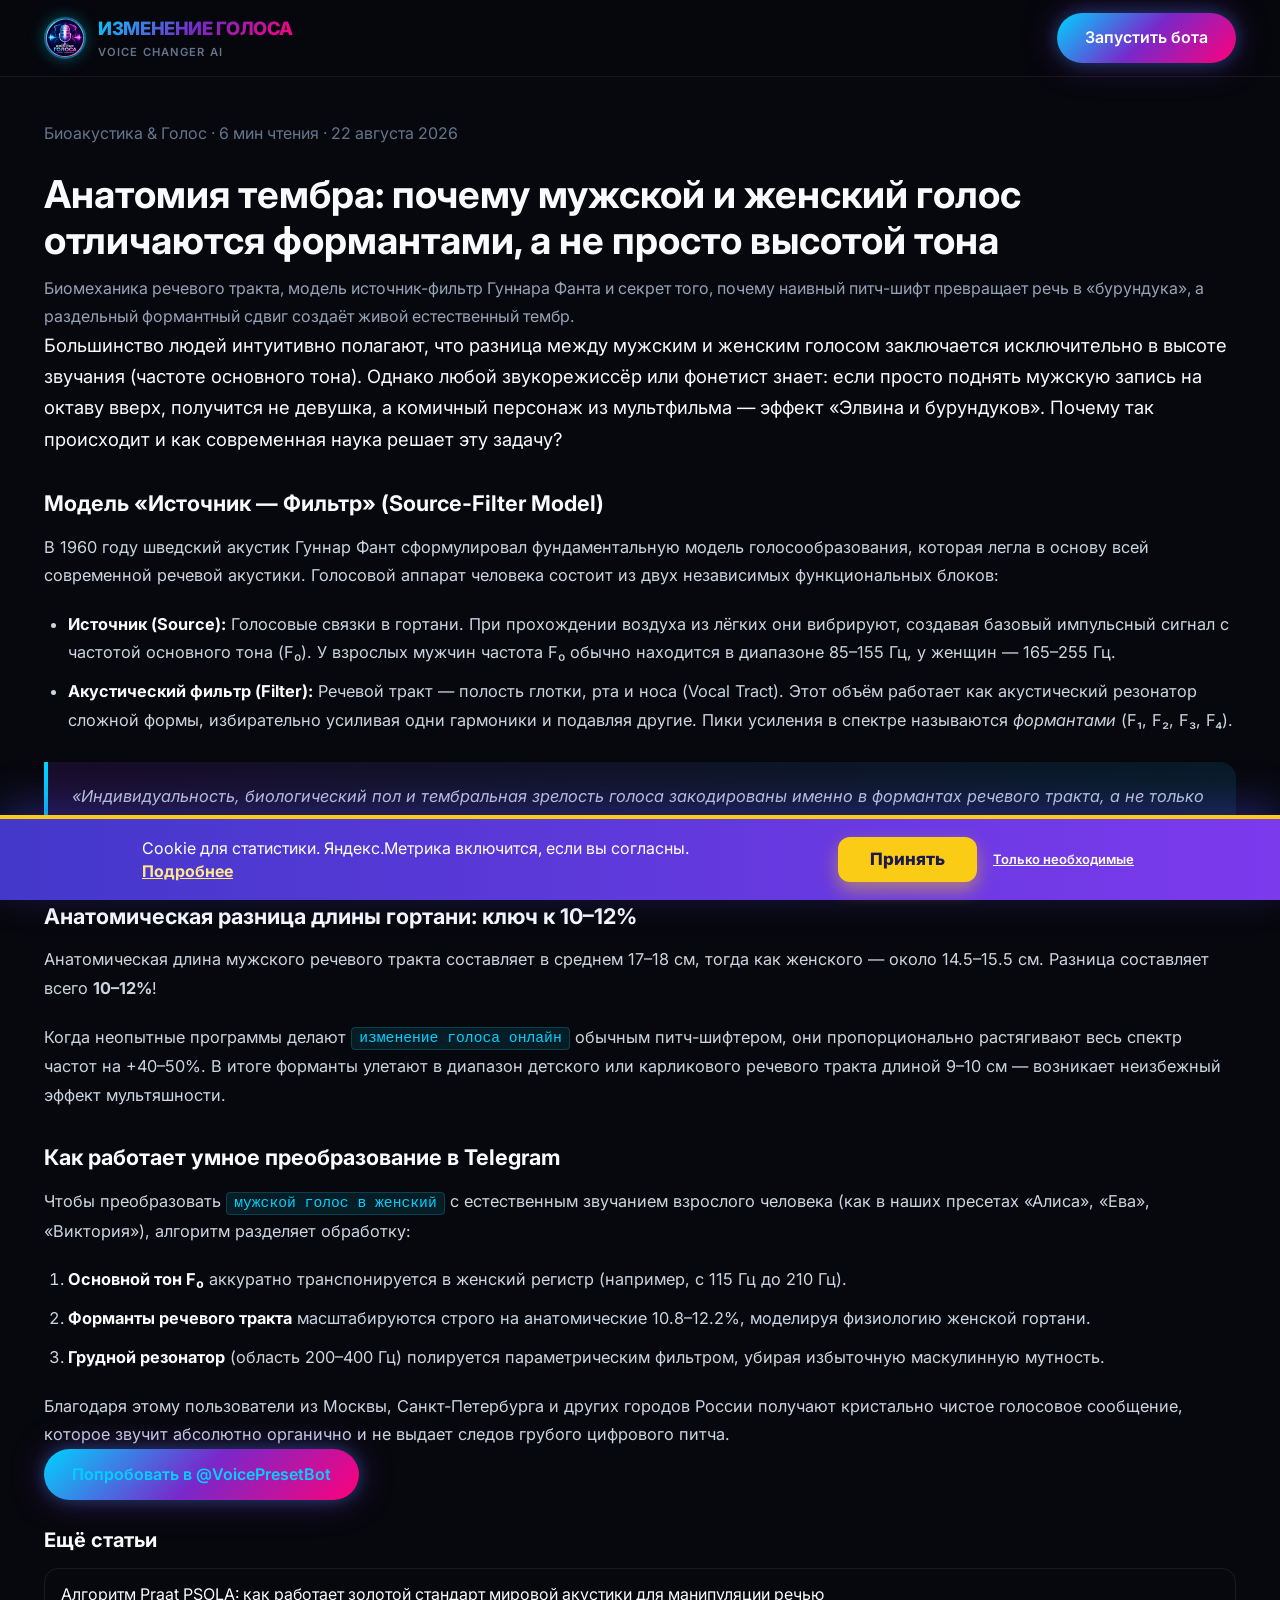
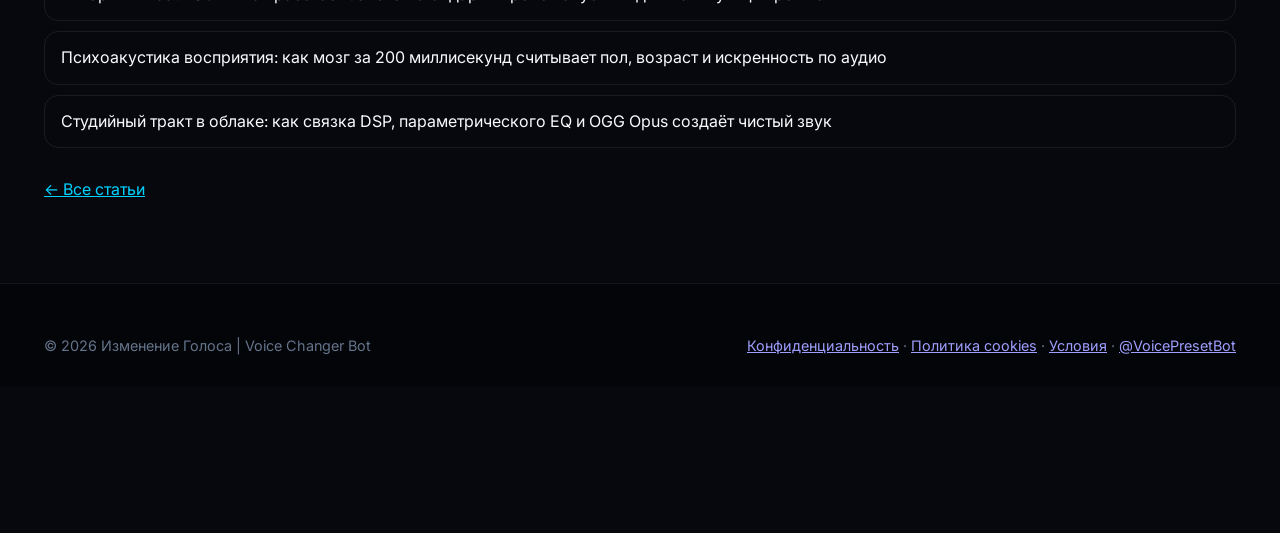
==== commit 731865ee: "Ask before Yandex Metrika and keep the cookie banner text readable. Co-authored-by: Cursor <cursorag" ====
--- a/articles/anatomy-formants-voice-mechanics/index.html
+++ b/articles/anatomy-formants-voice-mechanics/index.html
@@ -28,6 +28,7 @@
   <link rel="preconnect" href="https://fonts.gstatic.com" crossorigin>
   <link href="https://fonts.googleapis.com/css2?family=Inter:wght@400;500;600;700;800&display=swap" rel="stylesheet">
   <link rel="stylesheet" href="/style.css">
+  <script src="/consent.js" defer></script>
   <script type="application/ld+json">{"@context":"https://schema.org","@type":"Article","headline":"Анатомия тембра: почему мужской и женский голос отличаются формантами, а не просто высотой тона","description":"Биомеханика речевого тракта, модель источник-фильтр Гуннара Фанта и секрет того, почему наивный питч-шифт превращает речь в «бурундука», а раздельный формантный сдвиг создаёт живой естественный тембр.","datePublished":"2026-08-22","dateModified":"2026-08-22","inLanguage":"ru","mainEntityOfPage":"https://voice.dontseekme.ru/articles/anatomy-formants-voice-mechanics/","image":"https://voice.dontseekme.ru/assets/og-image.jpg","author":{"@type":"Organization","name":"Voice Changer","url":"https://voice.dontseekme.ru"},"publisher":{"@type":"Organization","name":"Voice Changer","url":"https://voice.dontseekme.ru"}}</script>
 </head>
 <body>
@@ -104,6 +105,7 @@
         <p>© 2026 Изменение Голоса | Voice Changer Bot</p>
         <p>
           <a href="/privacy.html">Конфиденциальность</a> ·
+          <a href="/cookies.html">Политика cookies</a> ·
           <a href="/terms.html">Условия</a> ·
           <a href="https://t.me/VoicePresetBot?start=landing" target="_blank" rel="noopener noreferrer">@VoicePresetBot</a>
         </p>
